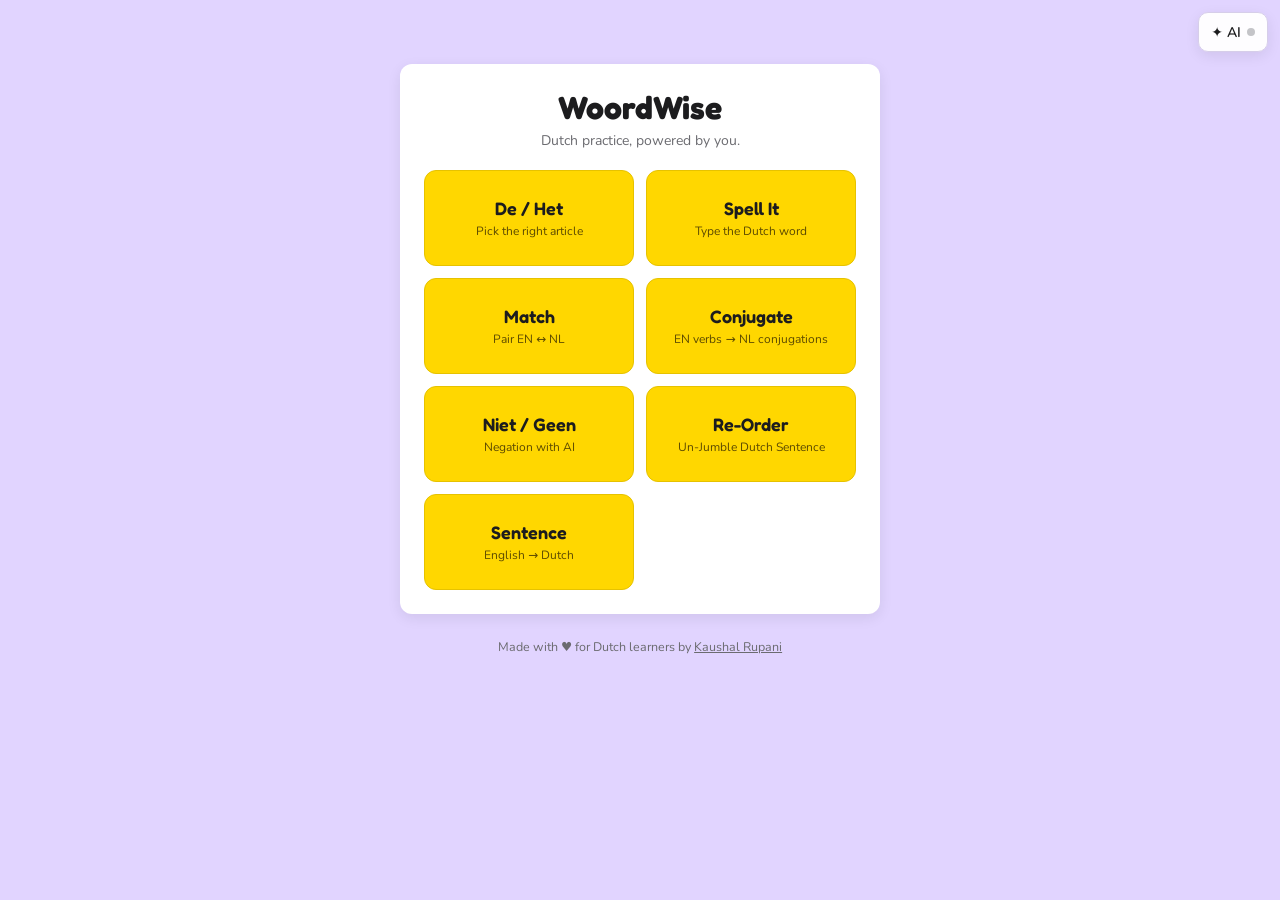
==== index.html @ e1cc5155 "Creating WoordWise" ====
<!DOCTYPE html>
<html lang="en">

<head>
    <meta charset="UTF-8">
    <meta name="viewport" content="width=device-width, initial-scale=1.0, viewport-fit=cover">
    <title>WoordWise</title>
    <link rel="stylesheet" href="styles/base.css">

    <!-- PWA manifest -->
    <link rel="manifest" href="manifest.webmanifest">

    <!-- Theme colour for the browser chrome -->
    <meta name="theme-color" content="#E1D4FF">

    <!-- iOS-specific -->
    <link rel="apple-touch-icon" href="icons/icon-192.png">
    <meta name="apple-mobile-web-app-capable" content="yes">
    <meta name="apple-mobile-web-app-status-bar-style" content="default">
    <meta name="apple-mobile-web-app-title" content="WoordWise">

    <!-- Favicon (reuses your 192 icon) -->
    <link rel="icon" type="image/png" sizes="192x192" href="icons/icon-192.png">
</head>

<body data-page="home" data-llm="on">
    <div class="container">
        <h1 class="app-title">WoordWise</h1>
        <p class="tagline">Dutch practice, powered by you.</p>

        <div class="game-grid">
            <a class="game-tile" href="dehet.html">
                <span class="game-tile-name">De / Het</span>
                <span class="game-tile-sub">Pick the right article</span>
            </a>
            <a class="game-tile" href="spellit.html">
                <span class="game-tile-name">Spell It</span>
                <span class="game-tile-sub">Type the Dutch word</span>
            </a>
            <a class="game-tile" href="match.html">
                <span class="game-tile-name">Match</span>
                <span class="game-tile-sub">Pair EN &harr; NL</span>
            </a>
            <a class="game-tile" href="conjugate.html">
                <span class="game-tile-name">Conjugate</span>
                <span class="game-tile-sub">EN verbs &rarr; NL conjugations</span>
            </a>
            <a class="game-tile" href="nietgeen.html">
                <span class="game-tile-name">Niet / Geen</span>
                <span class="game-tile-sub">Negation with AI</span>
            </a>
            <a class="game-tile" href="reorder.html">
                <span class="game-tile-name">Re-Order</span>
                <span class="game-tile-sub">Un-Jumble Dutch Sentence</span>
            </a>
            <a class="game-tile" href="sentence.html">
                <span class="game-tile-name">Sentence</span>
                <span class="game-tile-sub">English &rarr; Dutch</span>
            </a>
        </div>
    </div>

    <div id="author">
        Made with &hearts; for Dutch learners by
        <a href="https://linkedin.com/in/kushrupani" target="_blank">
            Kaushal Rupani
        </a>
    </div>

    <script src="scripts/base.js"></script>
    <script src="scripts/online.js"></script>
    <script>
        if ('serviceWorker' in navigator) {
            window.addEventListener('load', function () {
                navigator.serviceWorker.register('./sw.js').catch(function () { /* ignore */ });
            });
        }
    </script>
</body>

</html>
---- styles/base.css ----
/* WoordWise — base.css */

@import url('https://fonts.googleapis.com/css2?family=Fredoka:wght@400;500;600;700&family=Nunito:wght@400;600;700&display=swap');

:root {
    --bg: #E1D4FF;
    --card: #ffffff;
    --accent: #FFD700;
    --accent-hover: #ffcc00;
    --accent-border: #e6c200;
    --text: #1c1c1e;
    --muted: #6b6b70;
    --border: #d6cee9;
    --shadow: 0 4px 14px rgba(0, 0, 0, 0.08);
    --green: #4CAF50;
    --red: #e05a5a;
    --radius: 12px;
    --font-head: 'Fredoka', system-ui, -apple-system, sans-serif;
    --font-body: 'Nunito', system-ui, -apple-system, sans-serif;
}

* {
    box-sizing: border-box;
}

html {
    overscroll-behavior: none;
}

body {
    font-family: var(--font-body);
    background-color: var(--bg);
    color: var(--text);
    margin: 0;
    padding: 64px 16px 32px;
    text-align: center;
    min-height: 100vh;
    overscroll-behavior: none;
}

h1,
h2,
h3 {
    font-family: var(--font-head);
    margin-top: 0;
}

.app-title {
    margin-bottom: 4px;
}

.tagline {
    color: var(--muted);
    font-size: 14px;
    margin-top: 0;
    margin-bottom: 20px;
}

.container {
    position: relative;
    margin: 0 auto;
    max-width: 480px;
    background-color: var(--card);
    padding: 24px;
    border-radius: var(--radius);
    box-shadow: var(--shadow);
}

button,
.btn {
    font-family: var(--font-body);
    font-size: 16px;
    font-weight: 600;
    padding: 10px 20px;
    margin: 6px 0;
    border: 1px solid var(--border);
    border-radius: 10px;
    cursor: pointer;
    background: #f5f5f7;
    color: var(--text);
    min-height: 44px;
    transition: transform 0.06s ease, background 0.15s ease, opacity 0.15s ease;
}

button:active {
    transform: translateY(1px);
}

button:disabled {
    opacity: 0.55;
    cursor: not-allowed;
}

.yellow-button {
    background-color: var(--accent);
    border-color: var(--accent-border);
}

.yellow-button:hover:not(:disabled) {
    background-color: var(--accent-hover);
}

.green-button {
    background-color: var(--green);
    color: #fff;
    border-color: #3d8b40;
}

.red-button {
    background-color: var(--red);
    color: #fff;
    border-color: #b04545;
}

.game-grid {
    display: grid;
    grid-template-columns: 1fr 1fr;
    gap: 12px;
    margin-top: 8px;
}

.game-tile {
    display: flex;
    flex-direction: column;
    align-items: center;
    justify-content: center;
    text-decoration: none;
    color: var(--text);
    background: var(--accent);
    border: 1px solid var(--accent-border);
    border-radius: 12px;
    padding: 18px 12px;
    min-height: 96px;
    font-family: var(--font-head);
    font-weight: 600;
    transition: transform 0.08s ease, background 0.15s ease;
}

.game-tile:hover {
    background: var(--accent-hover);
    transform: translateY(-1px);
}

.game-tile:active {
    transform: translateY(0);
}

.game-tile.is-soon {
    opacity: 0.7;
}

.game-tile-name {
    font-size: 18px;
}

.game-tile-sub {
    font-family: var(--font-body);
    font-weight: 400;
    font-size: 12px;
    color: #5c4a00;
    margin-top: 4px;
}

.ww-home-link {
    position: fixed;
    top: 12px;
    left: 12px;
    font-family: var(--font-head);
    font-weight: 600;
    text-decoration: none;
    color: var(--text);
    background: rgba(255, 255, 255, 0.95);
    padding: 8px 12px;
    border-radius: 10px;
    box-shadow: var(--shadow);
    font-size: 14px;
    z-index: 100;
}

.ww-llm-btn {
    position: fixed;
    top: 12px;
    right: 12px;
    display: inline-flex;
    align-items: center;
    gap: 6px;
    padding: 8px 12px;
    margin: 0;
    min-height: 40px;
    font-size: 14px;
    background: rgba(255, 255, 255, 0.95);
    box-shadow: var(--shadow);
    border-radius: 10px;
    z-index: 100;
}

.ww-llm-dot {
    display: inline-block;
    width: 8px;
    height: 8px;
    border-radius: 50%;
    background: #c4c4c8;
    transition: background 0.2s ease;
}

.ww-llm-btn.has-key .ww-llm-dot {
    background: var(--green);
}

.ww-modal-backdrop {
    position: fixed;
    inset: 0;
    background: rgba(20, 12, 40, 0.5);
    display: flex;
    align-items: center;
    justify-content: center;
    z-index: 1000;
    padding: 16px;
}

.ww-modal-backdrop[hidden] {
    display: none;
}

.ww-modal {
    position: relative;
    background: #fff;
    border-radius: var(--radius);
    padding: 24px 20px 20px;
    max-width: 420px;
    width: 100%;
    text-align: left;
    box-shadow: 0 12px 40px rgba(0, 0, 0, 0.25);
}

.ww-modal h2 {
    margin: 0 0 4px;
    font-size: 20px;
    text-align: left;
}

.ww-modal-sub {
    margin: 0 0 16px;
    font-size: 13px;
    color: var(--muted);
}

.ww-modal-sub code {
    background: #f2eefc;
    padding: 2px 6px;
    border-radius: 4px;
    font-size: 12px;
    font-family: ui-monospace, SFMono-Regular, Menlo, monospace;
}

.ww-modal label {
    display: block;
    font-size: 14px;
    font-weight: 600;
    margin-bottom: 6px;
}

.ww-input-row {
    display: flex;
    gap: 6px;
    align-items: stretch;
}

.ww-input-row input {
    flex: 1 1 auto;
    min-width: 0;
    padding: 10px 12px;
    border: 1px solid var(--border);
    border-radius: 8px;
    font-family: var(--font-body);
    font-size: 14px;
    background: #fafafc;
    color: var(--text);
}

.ww-input-row input:focus {
    outline: 2px solid #b39ddb;
    outline-offset: 1px;
}

.ww-toggle-vis {
    padding: 0 12px;
    min-height: 0;
    margin: 0;
    font-size: 16px;
    background: #f0f0f3;
}

.ww-modal-actions {
    display: flex;
    gap: 8px;
    margin-top: 14px;
    flex-wrap: wrap;
}

.ww-modal-actions button {
    flex: 1 1 auto;
    min-width: 96px;
    padding: 10px 12px;
    margin: 0;
    font-size: 14px;
}

.ww-btn-primary {
    background: var(--accent);
    border-color: var(--accent-border);
}

.ww-btn-secondary {
    background: #eee9fb;
    border-color: #d3c7f0;
}

.ww-btn-danger {
    background: #ffe3e3;
    border-color: #f3b9b9;
    color: #8a1f1f;
}

.ww-modal-status {
    margin: 12px 0 0;
    font-size: 13px;
    min-height: 18px;
    color: var(--muted);
}

.ww-modal-status.ok {
    color: #2e7d32;
}

.ww-modal-status.err {
    color: #b3261e;
}

.ww-modal-note {
    margin: 10px 0 0;
    font-size: 11.5px;
    line-height: 1.4;
    color: var(--muted);
}

.ww-modal-close {
    position: absolute;
    top: 8px;
    right: 8px;
    width: 32px;
    height: 32px;
    min-height: 0;
    padding: 0;
    margin: 0;
    border: 0;
    background: transparent;
    font-size: 22px;
    line-height: 1;
    color: var(--muted);
    border-radius: 8px;
    cursor: pointer;
}

.ww-modal-close:hover {
    background: #f2f2f5;
}

.hide {
    display: none !important;
}

#author {
    margin-top: 24px;
    font-size: 12.5px;
    color: var(--muted);
}

#author a {
    color: inherit;
}

.soon-box {
    margin-top: 20px;
    padding: 20px;
    background: #f7f4ff;
    border: 1px dashed var(--border);
    border-radius: var(--radius);
}

.soon-box p {
    margin: 0;
}

/* ---------------- Session-end particle canvas ---------------- */
.ww-fx-canvas {
    position: fixed;
    inset: 0;
    width: 100%;
    height: 100%;
    pointer-events: none;
    z-index: 850;
    /* below the modal (1000) and end-screen (900) */
}

/* ---------------- Multi-provider modal ---------------- */

.ww-provider-row {
    margin-bottom: 18px;
    padding-bottom: 14px;
    border-bottom: 1px solid #eee7f7;
}

.ww-provider-row:last-child {
    border-bottom: none;
    margin-bottom: 0;
}

.ww-provider-row>label {
    display: block;
    font-weight: 700;
    font-size: 14px;
    margin-bottom: 6px;
    color: var(--text);
}

.ww-provider-actions {
    display: flex;
    gap: 8px;
    margin-top: 8px;
}

.ww-provider-actions button {
    flex: 1 1 auto;
    padding: 6px 10px;
    font-size: 12.5px;
    min-height: 34px;
    margin: 0;
}

.ww-provider-status {
    margin: 6px 0 0;
    font-size: 12px;
    min-height: 16px;
}

.ww-provider-status.ok {
    color: #2e7d32;
}

.ww-provider-status.err {
    color: #b3261e;
}

/* Green dot on the AI button when at least one key is saved */
.ww-llm-btn.has-key .ww-llm-dot {
    background: #4CAF50;
}

/* ---------------- Cache fallback badge ---------------- */

.ww-cache-badge {
    align-self: center;
    flex: 0 0 auto;
    font-family: var(--font-body);
    font-size: 10.5px;
    font-weight: 700;
    letter-spacing: 0.5px;
    padding: 4px 10px;
    background: #fff4e0;
    color: #8a5800;
    border: 1px solid #f0d59a;
    border-radius: 6px;
    text-transform: uppercase;
    pointer-events: none;
    margin: 0;
}
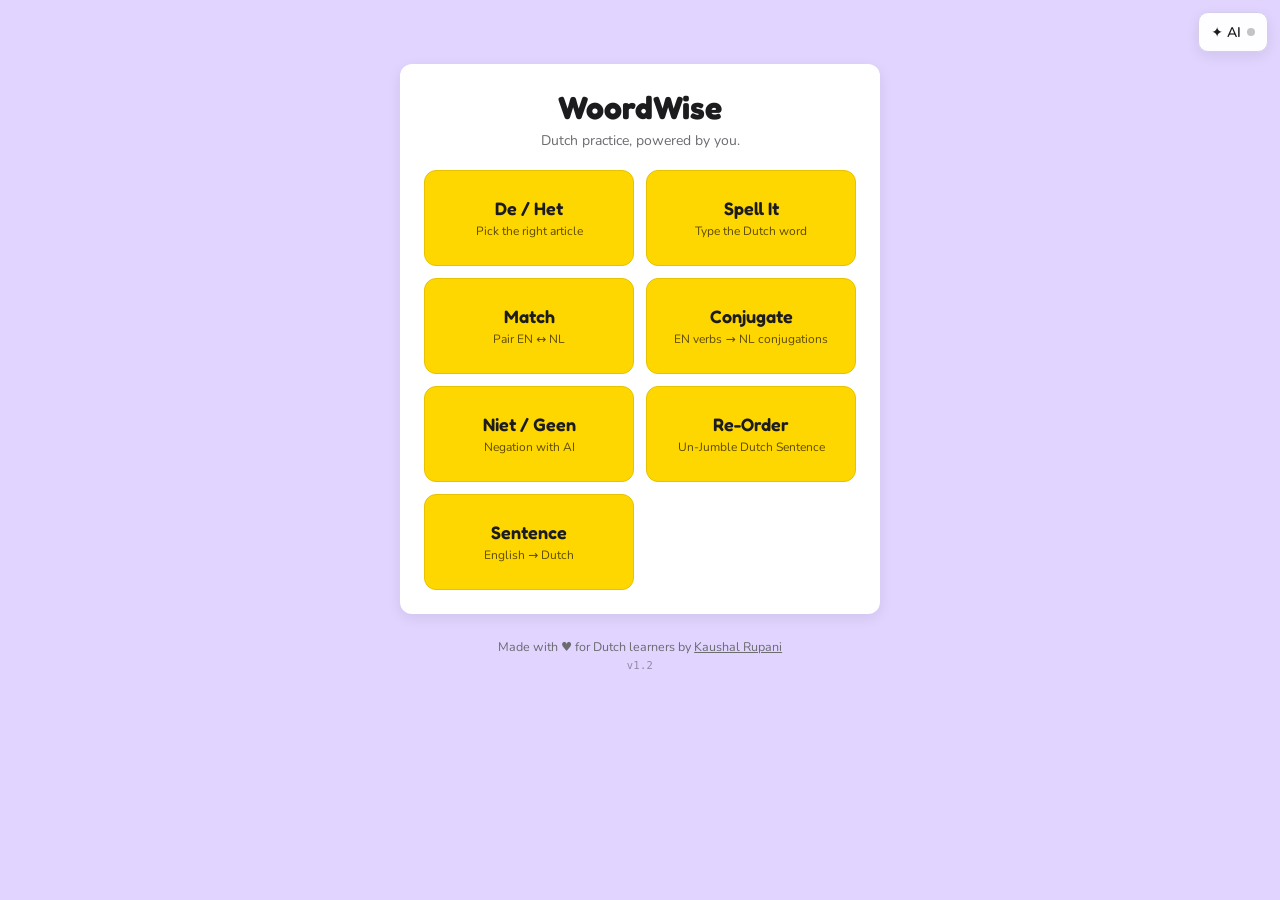
==== commit ce3f9f3d: "Adding version and fixing match game" ====
--- a/index.html
+++ b/index.html
@@ -65,8 +65,10 @@
         <a href="https://linkedin.com/in/kushrupani" target="_blank">
             Kaushal Rupani
         </a>
+        <div id="version-display" class="ww-version"></div>
     </div>
 
+    <script src="version.js"></script>
     <script src="scripts/base.js"></script>
     <script src="scripts/online.js"></script>
     <script>
--- a/styles/base.css
+++ b/styles/base.css
@@ -393,14 +393,16 @@
 }
 
 /* ---------------- Session-end particle canvas ---------------- */
+
 .ww-fx-canvas {
     position: fixed;
     inset: 0;
     width: 100%;
     height: 100%;
     pointer-events: none;
-    z-index: 850;
-    /* below the modal (1000) and end-screen (900) */
+    /* Above the end-screen backdrop (900) so confetti flies over the
+     * score modal. Below the Gemini modal (1000). */
+    z-index: 950;
 }
 
 /* ---------------- Multi-provider modal ---------------- */
@@ -474,4 +476,15 @@
     text-transform: uppercase;
     pointer-events: none;
     margin: 0;
+}
+
+#author .ww-version {
+    margin-top: 4px;
+    font-family: ui-monospace, SFMono-Regular, Menlo, monospace;
+    font-size: 10.5px;
+    letter-spacing: 0.3px;
+    color: rgba(28, 28, 30, 0.4);
+    pointer-events: none;
+    user-select: none;
+    -webkit-user-select: none;
 }
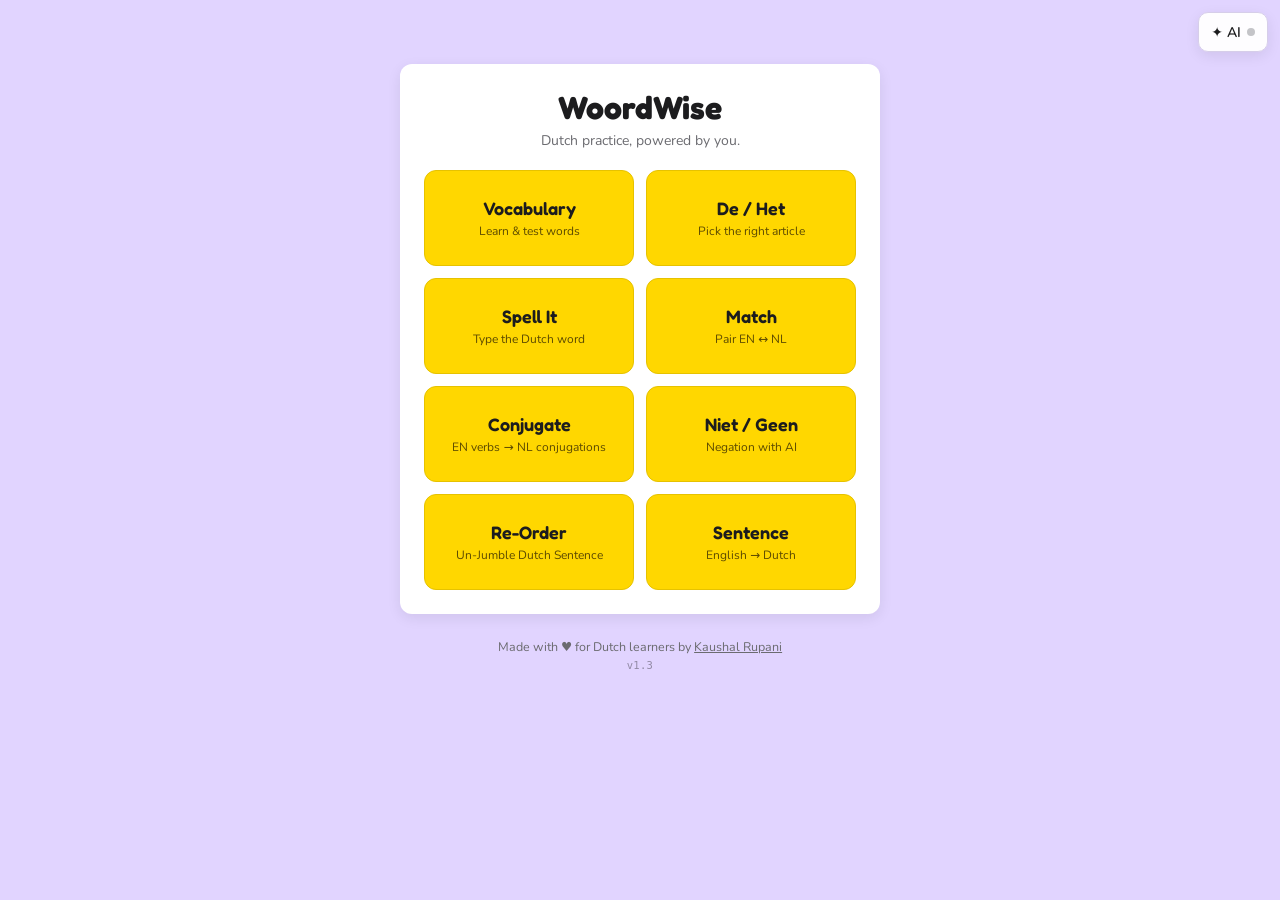
==== commit 5392cbfa: "Adding vocubulary practice" ====
--- a/index.html
+++ b/index.html
@@ -29,6 +29,10 @@
         <p class="tagline">Dutch practice, powered by you.</p>
 
         <div class="game-grid">
+            <a class="game-tile" href="vocabulary.html">
+                <span class="game-tile-name">Vocabulary</span>
+                <span class="game-tile-sub">Learn &amp; test words</span>
+            </a>
             <a class="game-tile" href="dehet.html">
                 <span class="game-tile-name">De / Het</span>
                 <span class="game-tile-sub">Pick the right article</span>
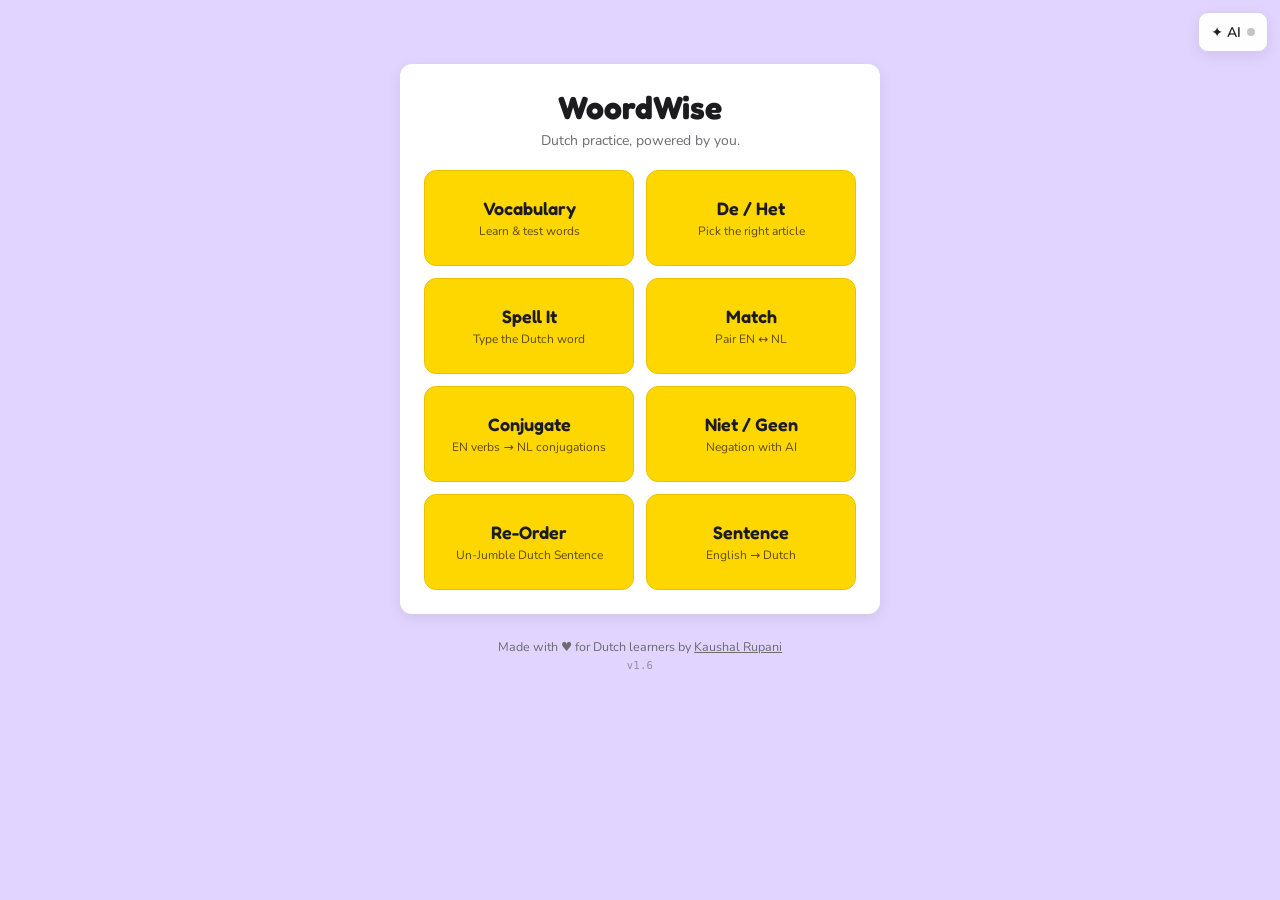
==== commit 3b8c889e: "Fixed pinch zoom in zoom out on tablet PWAs" ====
--- a/index.html
+++ b/index.html
@@ -3,9 +3,11 @@
 
 <head>
     <meta charset="UTF-8">
-    <meta name="viewport" content="width=device-width, initial-scale=1.0, viewport-fit=cover">
+    <meta name="viewport"
+        content="width=device-width, initial-scale=1.0, maximum-scale=1.0, user-scalable=no, viewport-fit=cover">
     <title>WoordWise</title>
     <link rel="stylesheet" href="styles/base.css">
+    <link rel="stylesheet" href="styles/stats.css">
 
     <!-- PWA manifest -->
     <link rel="manifest" href="manifest.webmanifest">
@@ -75,6 +77,10 @@
     <script src="version.js"></script>
     <script src="scripts/base.js"></script>
     <script src="scripts/online.js"></script>
+    <script src="scripts/learnt.js"></script>
+    <script src="scripts/cache.js"></script>
+    <script src="scripts/stats.js"></script>
+
     <script>
         if ('serviceWorker' in navigator) {
             window.addEventListener('load', function () {
--- a/styles/base.css
+++ b/styles/base.css
@@ -1,6 +1,38 @@
 /* WoordWise — base.css */
 
 @import url('https://fonts.googleapis.com/css2?family=Fredoka:wght@400;500;600;700&family=Nunito:wght@400;600;700&display=swap');
+
+/* ---------------- Viewport / zoom control ---------------- */
+
+html {
+    /* Prevent font scaling on device rotation (iOS landscape quirk). */
+    -webkit-text-size-adjust: 100%;
+    text-size-adjust: 100%;
+    /* Block pinch-zoom on Android + modern iOS.
+     * pan-x pan-y allows normal scrolling but disallows pinch. */
+    touch-action: pan-x pan-y;
+    /* Block the iOS long-press "select all / share" popup. */
+    -webkit-touch-callout: none;
+    /* Disable the double-tap-to-zoom delay on buttons. */
+    -webkit-tap-highlight-color: transparent;
+    /* Prevent overscroll bounce. Already declared later in this file, but
+     * keeping it here makes the zoom-control block self-contained. */
+    overscroll-behavior: none;
+}
+
+body {
+    /* Inherit the touch behaviour from html. */
+    touch-action: pan-x pan-y;
+}
+
+/* Interactive controls should not be zoomable via gestures either. */
+button,
+input,
+textarea,
+select,
+a {
+    touch-action: manipulation;
+}
 
 :root {
     --bg: #E1D4FF;
@@ -23,10 +55,6 @@
     box-sizing: border-box;
 }
 
-html {
-    overscroll-behavior: none;
-}
-
 body {
     font-family: var(--font-body);
     background-color: var(--bg);
@@ -487,4 +515,161 @@
     pointer-events: none;
     user-select: none;
     -webkit-user-select: none;
+}
+
+/* ---------------- Manual-dismiss block ---------------- */
+
+.ww-next-block {
+    position: absolute;
+    left: 12px;
+    right: 12px;
+    bottom: 12px;
+    display: flex;
+    flex-direction: column;
+    gap: 6px;
+    z-index: 10;
+    pointer-events: none;
+    /* let card taps pass through the empty gaps */
+}
+
+.ww-next-hint {
+    text-align: center;
+    font-family: var(--font-body);
+    font-size: 11.5px;
+    color: var(--muted);
+    letter-spacing: 0.2px;
+    user-select: none;
+    -webkit-user-select: none;
+    pointer-events: none;
+    animation: ww-next-pulse 2s ease-in-out infinite;
+}
+
+@keyframes ww-next-pulse {
+
+    0%,
+    100% {
+        opacity: 0.55;
+    }
+
+    50% {
+        opacity: 1;
+    }
+}
+
+.ww-next-btn {
+    display: block;
+    width: 100%;
+    padding: 13px 16px;
+    min-height: 48px;
+    border-radius: 12px;
+    border: 2px solid var(--accent-border);
+    background: var(--accent);
+    color: var(--text);
+    font-family: var(--font-head);
+    font-weight: 600;
+    font-size: 17px;
+    letter-spacing: 0.4px;
+    cursor: pointer;
+    transition: transform 0.08s ease, box-shadow 0.15s ease;
+    box-shadow: 0 3px 0 var(--accent-border);
+    touch-action: manipulation;
+    pointer-events: auto;
+    margin: 0;
+}
+
+.ww-next-btn:hover {
+    background: var(--accent-hover);
+}
+
+.ww-next-btn:active {
+    transform: translateY(2px);
+    box-shadow: 0 1px 0 var(--accent-border);
+}
+
+.ww-next-btn:focus-visible {
+    outline: 3px solid #7c5ec7;
+    outline-offset: 2px;
+}
+
+@media (prefers-reduced-motion: reduce) {
+    .ww-next-hint {
+        animation: none;
+        opacity: 0.7;
+    }
+
+    .ww-next-btn {
+        transition: none;
+        box-shadow: none;
+    }
+
+    .ww-next-btn:active {
+        transform: none;
+    }
+}
+
+/* ---------------- Text-to-speech speaker button ---------------- */
+
+.ww-tts-btn {
+    display: inline-flex;
+    align-items: center;
+    justify-content: center;
+    flex: 0 0 auto;
+    width: 32px;
+    height: 32px;
+    padding: 0;
+    margin: 0;
+    min-height: 0;
+    border: 0;
+    background: transparent;
+    color: #7c5ec7;
+    border-radius: 50%;
+    cursor: pointer;
+    vertical-align: middle;
+    transition: background 0.15s ease, transform 0.08s ease, color 0.15s ease;
+    -webkit-tap-highlight-color: transparent;
+    touch-action: manipulation;
+}
+
+.ww-tts-btn:hover {
+    background: #f2eefc;
+}
+
+.ww-tts-btn:active {
+    transform: scale(0.92);
+}
+
+.ww-tts-btn.is-speaking {
+    color: #4CAF50;
+    animation: ww-tts-pulse 0.7s ease-out;
+}
+
+.ww-tts-btn[disabled] {
+    opacity: 0.35;
+    cursor: not-allowed;
+}
+
+@keyframes ww-tts-pulse {
+    0% {
+        transform: scale(1);
+        background: transparent;
+    }
+
+    40% {
+        transform: scale(1.15);
+        background: #eaf7ec;
+    }
+
+    100% {
+        transform: scale(1);
+        background: transparent;
+    }
+}
+
+@media (prefers-reduced-motion: reduce) {
+
+    .ww-tts-btn,
+    .ww-tts-btn.is-speaking {
+        animation: none !important;
+        transition: none !important;
+    }
 }
--- a/styles/stats.css
+++ b/styles/stats.css
@@ -0,0 +1,163 @@
+/* WoordWise — stats.css
+ * Styles for the hidden maintenance modal, opened by long-pressing the
+ * version number on the home page.
+ */
+
+/* ---------------- Version element press state ---------------- */
+
+/* Override the pointer-events: none set on #author .ww-version in base.css.
+ * That rule exists so the version text doesn't interfere with clicks on
+ * pages where it's just decorative — but the home page needs it live so
+ * the long-press handler can receive events.
+ * The #author-scoped selectors below also win the specificity battle
+ * against base.css, so `.is-pressing` visuals actually apply. */
+#author .ww-version {
+    pointer-events: auto;
+    cursor: default;
+    transition: transform 0.15s ease, color 0.15s ease;
+    user-select: none;
+    -webkit-user-select: none;
+    -webkit-tap-highlight-color: transparent;
+    -webkit-touch-callout: none;
+    touch-action: manipulation;
+}
+
+#author .ww-version.is-pressing {
+    transform: scale(1.4);
+    color: #5b4a8a !important;
+}
+
+/* ---------------- Stats modal ---------------- */
+
+.ww-stats-modal {
+    max-height: 82vh;
+    display: flex;
+    flex-direction: column;
+    padding-bottom: 16px;
+}
+
+.ww-stats-body {
+    overflow-y: auto;
+    flex: 1 1 auto;
+    min-height: 0;
+    margin: 0 -4px;
+    padding: 0 4px;
+    -webkit-overflow-scrolling: touch;
+}
+
+/* ---------------- Sections ---------------- */
+
+.ww-stats-section {
+    margin-bottom: 14px;
+    padding: 14px 14px 12px;
+    background: #fafafc;
+    border: 1px solid var(--border);
+    border-radius: 12px;
+}
+
+.ww-stats-section:last-child {
+    margin-bottom: 0;
+}
+
+.ww-stats-section-title {
+    margin: 0 0 4px;
+    font-family: var(--font-head);
+    font-size: 13px;
+    font-weight: 700;
+    letter-spacing: 0.6px;
+    text-transform: uppercase;
+    color: var(--text);
+}
+
+.ww-stats-section-hint {
+    margin: 0 0 10px;
+    font-size: 11.5px;
+    line-height: 1.4;
+    color: var(--muted);
+}
+
+/* ---------------- Rows ---------------- */
+
+.ww-stats-list {
+    display: flex;
+    flex-direction: column;
+    gap: 4px;
+    margin-bottom: 10px;
+}
+
+.ww-stats-row {
+    display: flex;
+    justify-content: space-between;
+    align-items: baseline;
+    gap: 12px;
+    font-size: 13.5px;
+    line-height: 1.35;
+}
+
+.ww-stats-row-label {
+    color: var(--text);
+    min-width: 0;
+    overflow: hidden;
+    text-overflow: ellipsis;
+    white-space: nowrap;
+}
+
+.ww-stats-row-value {
+    color: var(--muted);
+    font-family: ui-monospace, SFMono-Regular, Menlo, monospace;
+    font-size: 12px;
+    white-space: nowrap;
+    flex: 0 0 auto;
+}
+
+.ww-stats-row-value.is-warn {
+    color: #b45309;
+}
+
+.ww-stats-row-value.is-ok {
+    color: #2e7d32;
+}
+
+/* ---------------- Clear buttons ---------------- */
+
+.ww-stats-clear {
+    display: block;
+    width: 100%;
+    padding: 8px 12px;
+    margin: 0;
+    min-height: 36px;
+    border: 1px solid var(--border);
+    border-radius: 8px;
+    background: #fff;
+    color: #8a1f1f;
+    font-family: var(--font-body);
+    font-size: 13px;
+    font-weight: 600;
+    cursor: pointer;
+    transition: background 0.15s ease;
+}
+
+.ww-stats-clear:hover {
+    background: #fff4f4;
+}
+
+/* ---------------- Danger zone ---------------- */
+
+.ww-stats-danger {
+    background: #fff6f6;
+    border-color: #f3c7c7;
+}
+
+.ww-stats-danger .ww-stats-section-title {
+    color: #8a1f1f;
+}
+
+.ww-stats-clear-all {
+    background: #ffe3e3;
+    border-color: #f3b9b9;
+    color: #7a1a1a;
+}
+
+.ww-stats-clear-all:hover {
+    background: #ffd6d6;
+}
